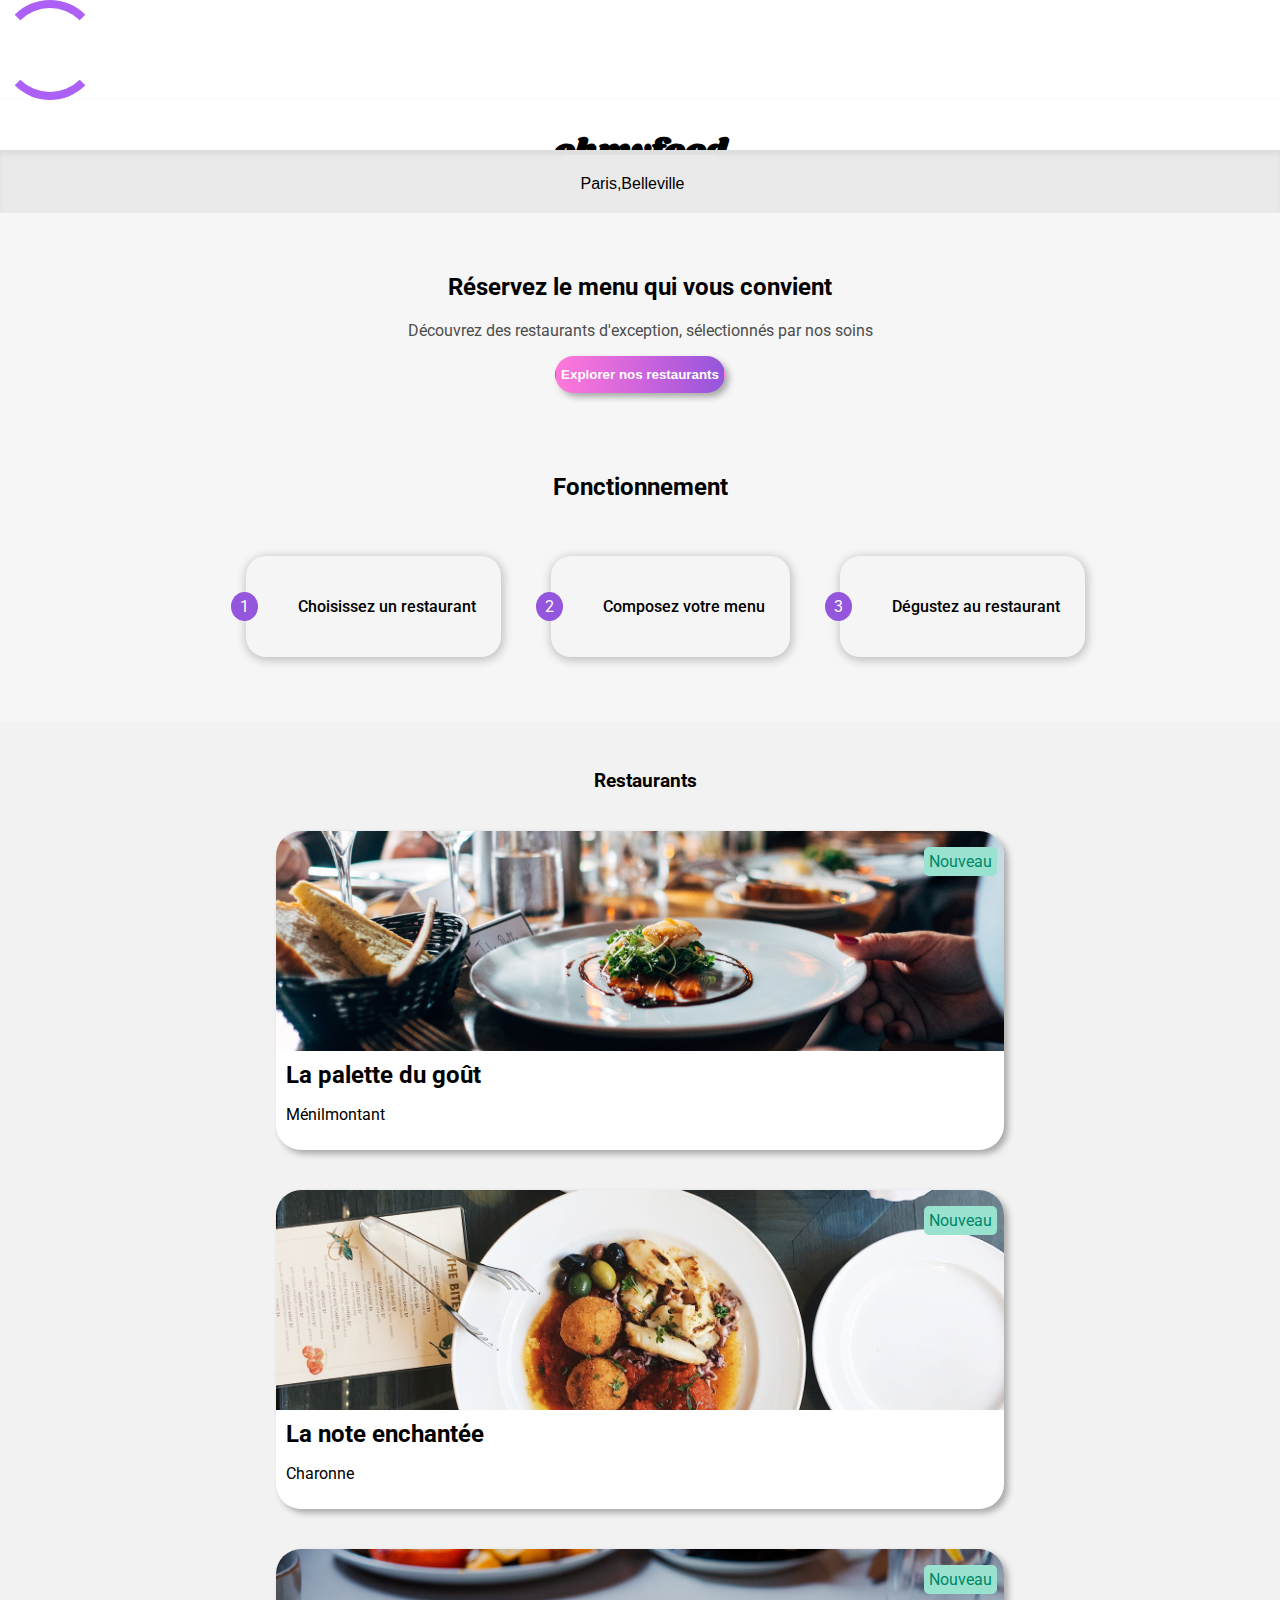
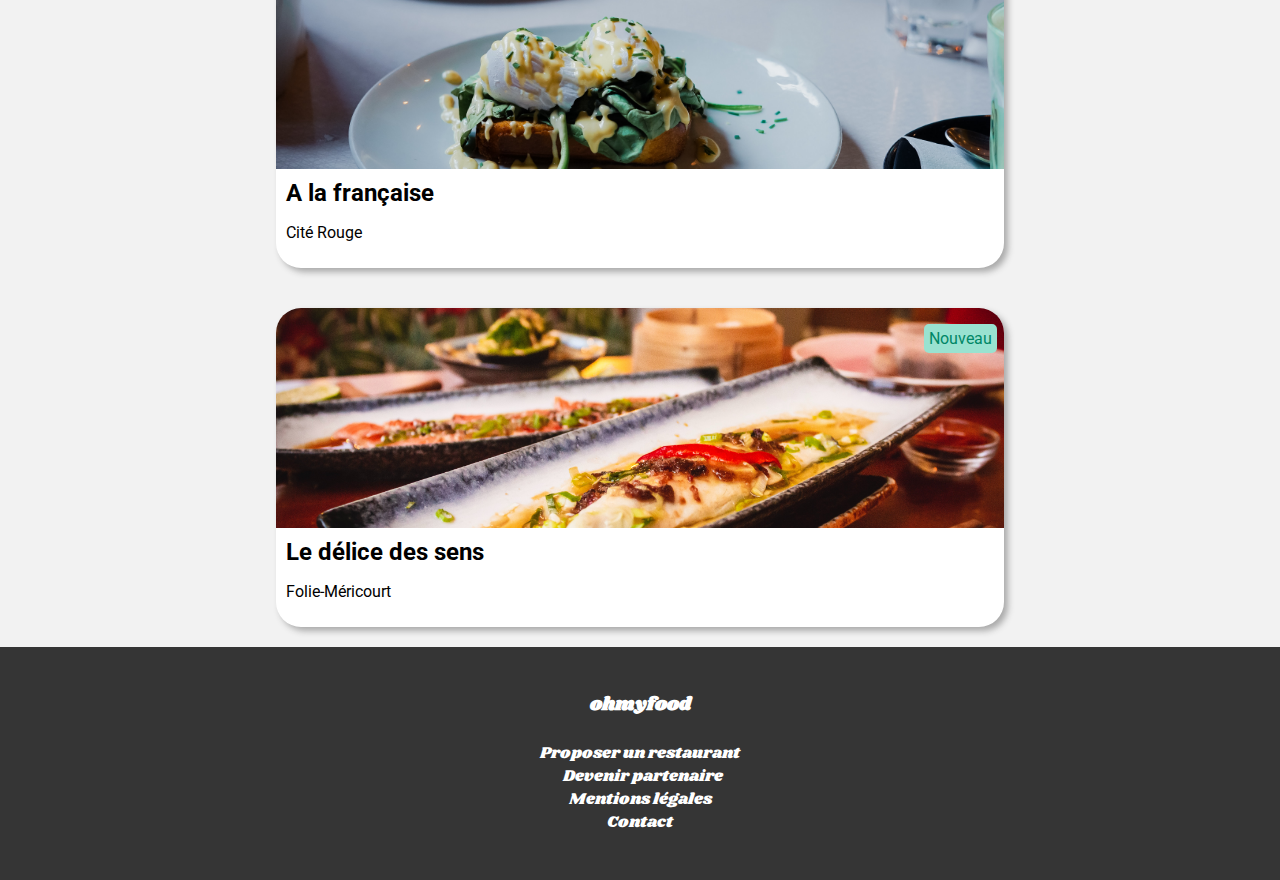
==== index.html @ 99fce0e5 "make loader" ====
<html lang="fr">
    <head>
        <meta charset="UTF-8" />
        <meta http-equiv="X-UA-Compatible" content="IE=edge" />
        <meta name="viewport" content="width=device-width, initial-scale=1.0" />
        <meta name="description" content="un site 100% mobile qui répertorie les menus de restaurants gastronomiques." />
        <title>Oh my food by khadidja</title>
        <link rel="stylesheet" href="css/style.css" />
        <link rel="stylesheet" href="css/min768.css" />
        <link rel="stylesheet" href="css/min1280.css" />
        <link rel="stylesheet" href="css/min1440.css" />
        <link rel="preconnect" href="https://fonts.googleapis.com" />
        <link href="https://fonts.googleapis.com/css2?family=Shrikhand&display=swap" rel="stylesheet" />
    </head>
    <body>
        <!-- spinner -->
        <div class="spinner">
            <div></div>
            <div></div>
        </div>
        <!-- bouncing balls -->

        <!-- flipping squares -->

        <!-- header -->

        <header>
            <h1>ohmyfood</h1>
        </header>
        <!-- Section localisation -->
        <main class="main">
            <div class="maps">
                <span>
                    <i class="fas fa-map-marker-alt"></i>
                </span>
                <span class="maps-search">
                    <input type="search" name="city" value="Paris,Belleville" placeholder="Votre ville" />
                </span>
            </div>

            <!-- Section présentation -->
            <div class="about">
                <h2>Réservez le menu qui vous convient</h2>
                <p>Découvrez des restaurants d'exception, sélectionnés par nos soins</p>
                <span class="btn-about">
                    <button>Explorer nos restaurants</button>
                </span>
            </div>

            <!-- Section Fonctionnement -->
            <section class="fonctionnement">
                <h2>Fonctionnement</h2>
                <ul class="fonctionnement-tuiles">
                    <li>
                        <div class="tuiles">1</div>
                        <div><i class="fas fa-mobile-alt icon"></i></div>
                        <p>Choisissez un restaurant</p>
                    </li>
                    <li>
                        <div class="tuiles">2</div>
                        <div><i class="fas fa-list-ul icon"></i></div>
                        <p>Composez votre menu</p>
                    </li>
                    <li>
                        <div class="tuiles">3</div>
                        <div><i class="fas fa-store icon"></i></div>
                        <p>Dégustez au restaurant</p>
                    </li>
                </ul>
            </section>

            <!-- Section Restaurants -->
            <section class="restaurant">
                <div class="main-restaurant">
                    <div class="title-restaurant">
                        <h3>Restaurants</h3>
                    </div>
                    <div class="card">
                        <div class="btn-card">
                            <span class="new"> Nouveau </span>
                        </div>

                        <a href="pages/lapalettedugout.html">
                            <figure>
                                <img
                                    src="asset/img/restaurants/jay-wennington-N_Y88TWmGwA-unsplash.jpg"
                                    alt="restaurant la palette du gout"
                                />
                                <figcaption>
                                    <div class="heart">
                                        <h4>La palette du goût</h4>
                                        <div class="heart-like">
                                            <span><i class="fill far fa-heart fa-2x"></i></span>
                                        </div>
                                    </div>
                                    <p>Ménilmontant</p>
                                </figcaption>
                            </figure>
                        </a>
                    </div>
                    <div class="card">
                        <div class="btn-card">
                            <span class="new"> Nouveau </span>
                        </div>

                        <a href="pages/lanoteenchantee.html">
                            <figure>
                                <img src="asset/img/restaurants/stil-u2Lp8tXIcjw-unsplash.jpg" alt="restaurant la note enchantee" />
                                <figcaption>
                                    <div class="heart">
                                        <h4>La note enchantée</h4>
                                        <div class="heart-like">
                                            <span><i class="fill far fa-heart fa-2x"></i></span>
                                        </div>
                                    </div>
                                    <p>Charonne</p>
                                </figcaption>
                            </figure>
                        </a>
                    </div>
                    <div class="card">
                        <div class="btn-card">
                            <span class="new"> Nouveau </span>
                        </div>

                        <a href="pages/alafrancaise.html">
                            <figure>
                                <img src="asset/img/restaurants/toa-heftiba-DQKerTsQwi0-unsplash.jpg" alt="restaurant a la francaise" />
                                <figcaption>
                                    <div class="heart">
                                        <h4>A la française</h4>
                                        <div class="heart-like">
                                            <span><i class="fill far fa-heart fa-2x"></i></span>
                                        </div>
                                    </div>
                                    <p>Cité Rouge</p>
                                </figcaption>
                            </figure>
                        </a>
                    </div>
                    <div class="card">
                        <div class="btn-card">
                            <span class="new"> Nouveau </span>
                        </div>

                        <a href="pages/ledelice.html">
                            <figure>
                                <img
                                    src="asset/img/restaurants/louis-hansel-shotsoflouis-qNBGVyOCY8Q-unsplash.jpg"
                                    alt="Restaurant Le délice des sens"
                                />
                                <figcaption>
                                    <div class="heart">
                                        <h4>Le délice des sens</h4>
                                        <div class="heart-like">
                                            <span><i class="fill far fa-heart fa-2x"></i></span>
                                        </div>
                                    </div>
                                    <p>Folie-Méricourt</p>
                                </figcaption>
                            </figure>
                        </a>
                    </div>
                </div>
            </section>
        </main>

        <!--Footer-->
        <footer>
            <h3>ohmyfood</h3>
            <ul>
                <li>
                    <a href="#"><i class="fas fa-utensils"></i> Proposer un restaurant</a>
                </li>
                <li>
                    <a href="#"><i class="fas fa-hands-helping"></i> Devenir partenaire</a>
                </li>
                <li><a href="#">Mentions légales</a></li>
                <li><a href="mailto:ohmyfood@gmail.com">Contact</a></li>
            </ul>
        </footer>
    </body>
</html>
---- css/style.css ----
@import url("https://fonts.googleapis.com/css2?family=Roboto:wght@300;400;500&family=Shrikhand&display=swap");
@import url("https://fonts.googleapis.com/css2?family=Shrikhand&display=swap");

/* GENERAL */
* {
    box-sizing: border-box;
}

body {
    margin: 0;
    font-family: "Roboto", "sans-serif";
    width: 100%;
}

/* loader */
.spinner {
    width: 100px;
    height: 100px;
    position: relative;
}

.spinner div {
    box-sizing: border-box;
    position: absolute;
    width: 100px;
    height: 100px;
    border: 8px solid transparent;
    border-top-color: #ad60f5;
    border-radius: 50%;
    animation: spinnerOne 1.2s linear infinite;
}

.spinner div:nth-child(2){
    border: 8px solid transparent;
    border-bottom-color: #ad60f5;
}

@keyframes spinnerOne {
    0% { transform: rotate(0deg); border-width:10px;}
    50% { transform: rotate(180deg); border-width: 1px;}
    100% { transform: rotate(360deg); border-width: 10px;}
}
/* HEADER */

header {
    font-family: Shrikhand, sans-serif;
    text-align: center;
    box-shadow: 0px 3px 3px 1px grey;
    padding: 7px;
    height: 100px;
}

/* LOCALISATION */

.main {
    background-color: #f6f6f6;
    border-top-left-radius: 25px;
    border-top-right-radius: 25px;
    width: 100%;
    position: relative;
    margin-top: -50px;
}

.maps {
    background: #eaeaea;
    display: flex;
    justify-content: center;
    align-items: center;
    box-shadow: inset 0px 5px 5px 0px #dddddd;
}

.maps-search input {
    border: none;
    background: #eaeaea;
    font-size: 1rem;
    padding: 20px 5px 20px 5px;
    margin-top: 5px;
    text-align: center;
    width: 150px;
}

/* PRESENTATION */

.about {
    background: #f6f6f6;
    text-align: center;
    width: 100%;
    padding: 40px 0;
}
.about h2 {
    font-weight: bold;
}
.about p {
    color: #4d4d4d;
}

.btn-about button {
    background-image: linear-gradient(to left, #9356dc, #b35cdc, #cf64dc, #e86edb, #ff79da);
    border: 1px solid transparent;
    border-radius: 30px;
    padding: 10px 5px;
    color: #fff;
    font-weight: bold;
    box-shadow: 4px 4px 6px #aaa;
    cursor: pointer;
}
.btn__about button:hover {
    background-color: #ae80e5;
    background-blend-mode: lighten;
    box-shadow: 4px 4px 6px #000;
}

/* FONCTIONNEMENT */

.fonctionnement {
    margin-bottom: 50px;
}
.fonctionnement h2 {
    text-align: center;
    padding: 20px;
}

.fonctionnement-tuiles {
    list-style-type: none;
}

.fonctionnement-tuiles li {
    display: flex;
    flex-direction: row;
    justify-content: flex-start;
    align-items: center;
    flex-wrap: nowrap;
    padding: 25px;
    margin: 15px 20px 15px 30px;
    border-radius: 20px;
    box-shadow: 1px 2px 8px 2px #c4c4c4;
    background-color: #f5f5f5;
}
.fonctionnement-tuiles li p {
    font-weight: 500;
    margin-left: 20px;
}
.fonctionnement-tuiles li:hover {
    background: #f2eafb;
}
.fonctionnement-tuiles li:hover .fas {
    color: #9356dc;
}
.tuiles {
    background-color: #9356dc;
    color: white;
    border-radius: 50%;
    padding: 5px 9px;
    margin-left: -40px;
}
.icon {
    color: grey;
    font-size: 1.2rem;
    margin-left: 20px;
}

/* RESTAURANT */

.new {
    color: #008766;
    background: #99e2d0;
    border: 5px solid #99e2d0;
    border-radius: 5px;
    position: absolute;
    right: 1%;
    top: 5%;
}

.fill {
    color: black;
    cursor: pointer;
}
.fill:hover {
    animation: fill 0.3s ease-in-out;
    display: inline-block;
    opacity: 1;
    background: linear-gradient(to left, #9356dc, #b35cdc, #cf64dc, #e86edb, #ff79da);
    background: -webkit-linear-gradient(to left, #9356dc, #b35cdc, #cf64dc, #e86edb, #ff79da);
    -webkit-text-fill-color: transparent;
    font-weight: bold;
}

/* to do heart ( regler ce probleme pour la prochaine fois) */

/* FOOTER */

footer {
    font-family: "Shrikhand", "sans-serif";
    padding: 5px 0 20px 0;
    display: block;
    background-color: #353535;
    margin: 0;
    border: 0;
    font-size: 100%;
    padding: 25px;
    color: white;
}

footer a {
    color: white;
}
footer ul {
    list-style-type: none;
    padding: 5px 0 5px 0;
}

footer ul .fa-hands-helping {
    margin-right: 5px;
}

a {
    text-decoration: none;
    color: #000;
}

li {
    list-style-type: none;
}
---- css/min768.css ----
@media screen and (min-width: 768px) {

    .title-restaurant {
        width: 100%;
    }
}

.fonctionnement-tuiles {
    flex-wrap: wrap;
    display: flex;
    flex-direction: row;
    justify-content: center;
    align-items: center;
}

.title-restaurant h3 {
    padding: 30px 0px 0px 10px;
}

.title-restaurant h3 {
    text-align: center;
}

.card {
    border-radius: 25px;
    box-shadow: 4px 4px 6px #aaa;
    margin: 20px;
    position: relative;
    background: #fff;
}

.card {
    width: 100%;
}

.card img {
    object-fit: cover;
    border-top-left-radius: 25px;
    border-top-right-radius: 25px;
    width: 100%;
    height: 100%;
    max-height: 220px;
}

.main-restaurant {
    background: #f2f2f2;
    display: flex;
    flex-direction: column;
}
.main-restaurant {
    display: flex;
    justify-content: space-between;
    flex-flow: row wrap;
}

footer {
    text-align: center;
}
---- css/min1280.css ----
@media screen and (min-width: 1280px) {
    .main-restaurant {
        padding: 0 20%;
    }
}

.heart {
    display: flex;
    justify-content: space-between;
    align-items: center;
}

.card figure {
    margin: 0;
}

.card figcaption {
    margin: 0;
    padding: 10px;
}

.heart h4 {
    margin: 0;
    font-size: 1.5rem;
}
---- css/min1440.css ----
@media screen and (min-width: 1440px) {
    .fonctionnement h2 {
      text-align: center;
    }
  }
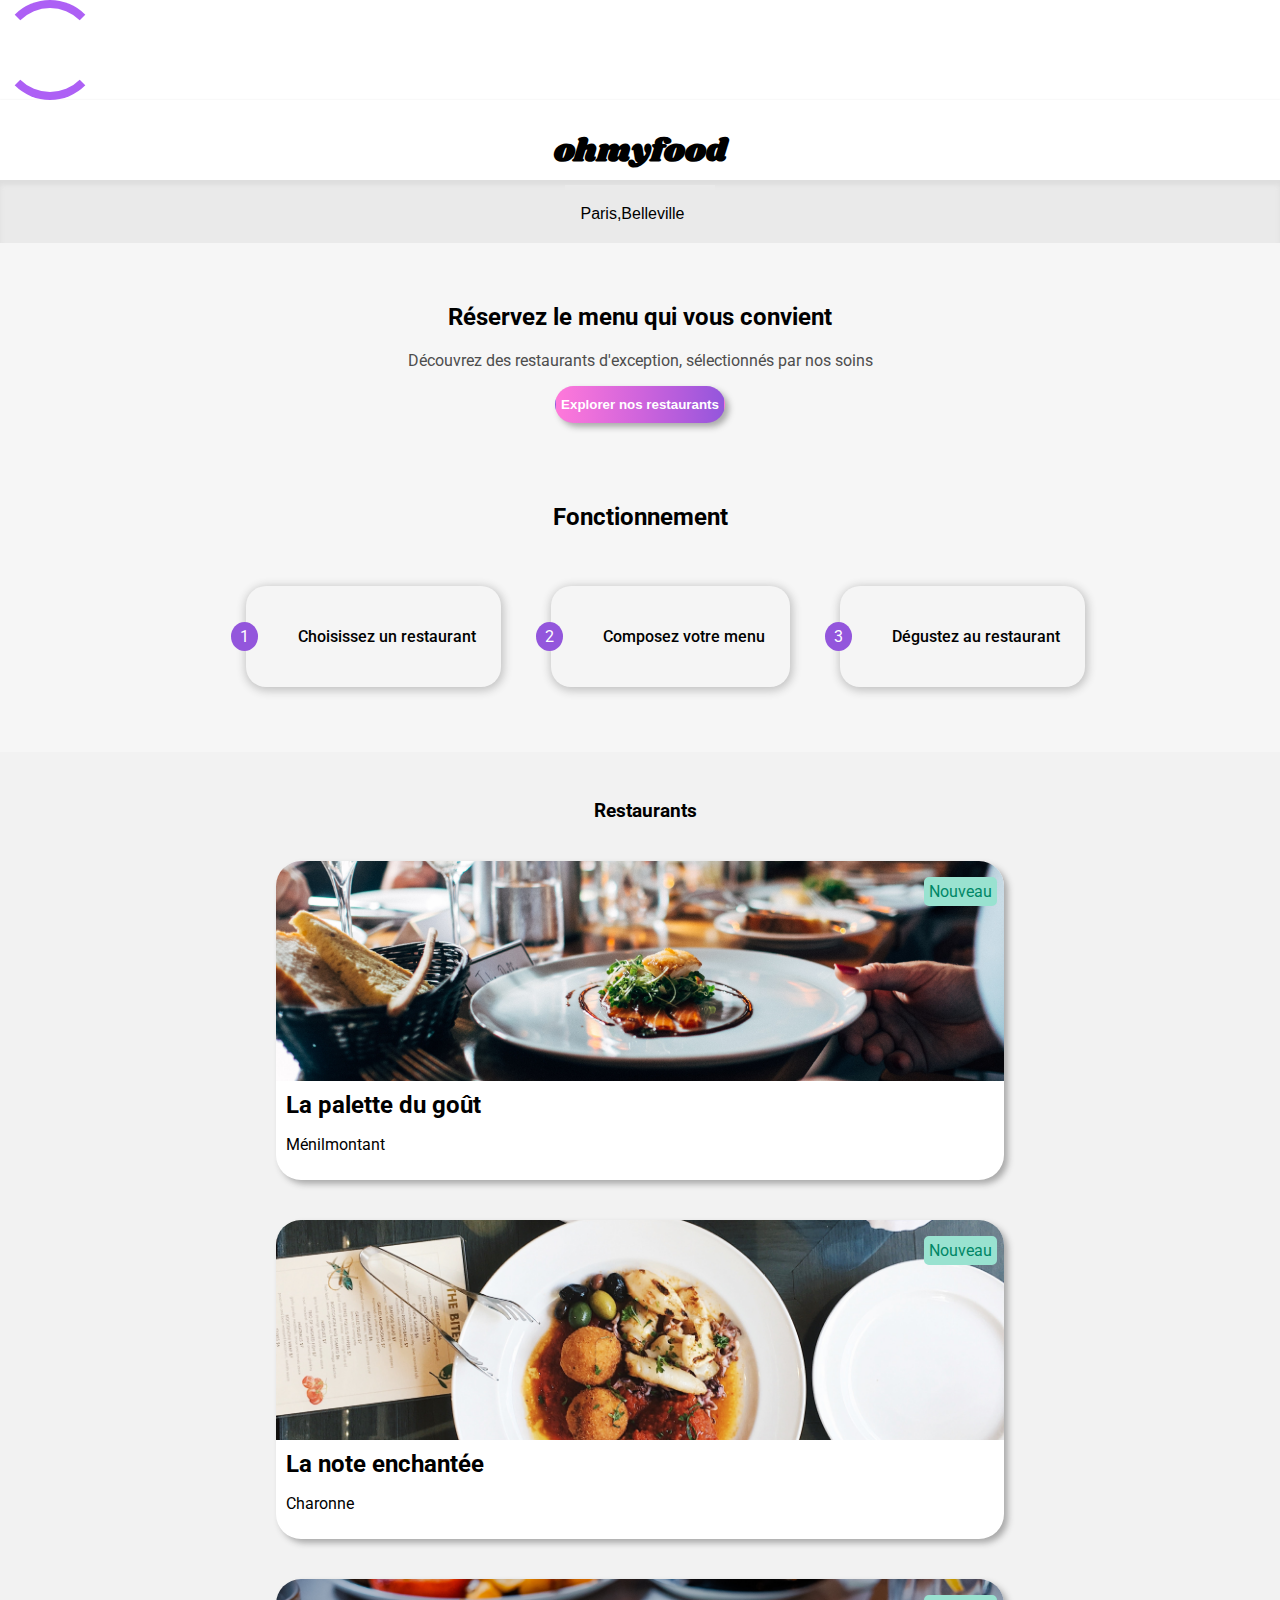
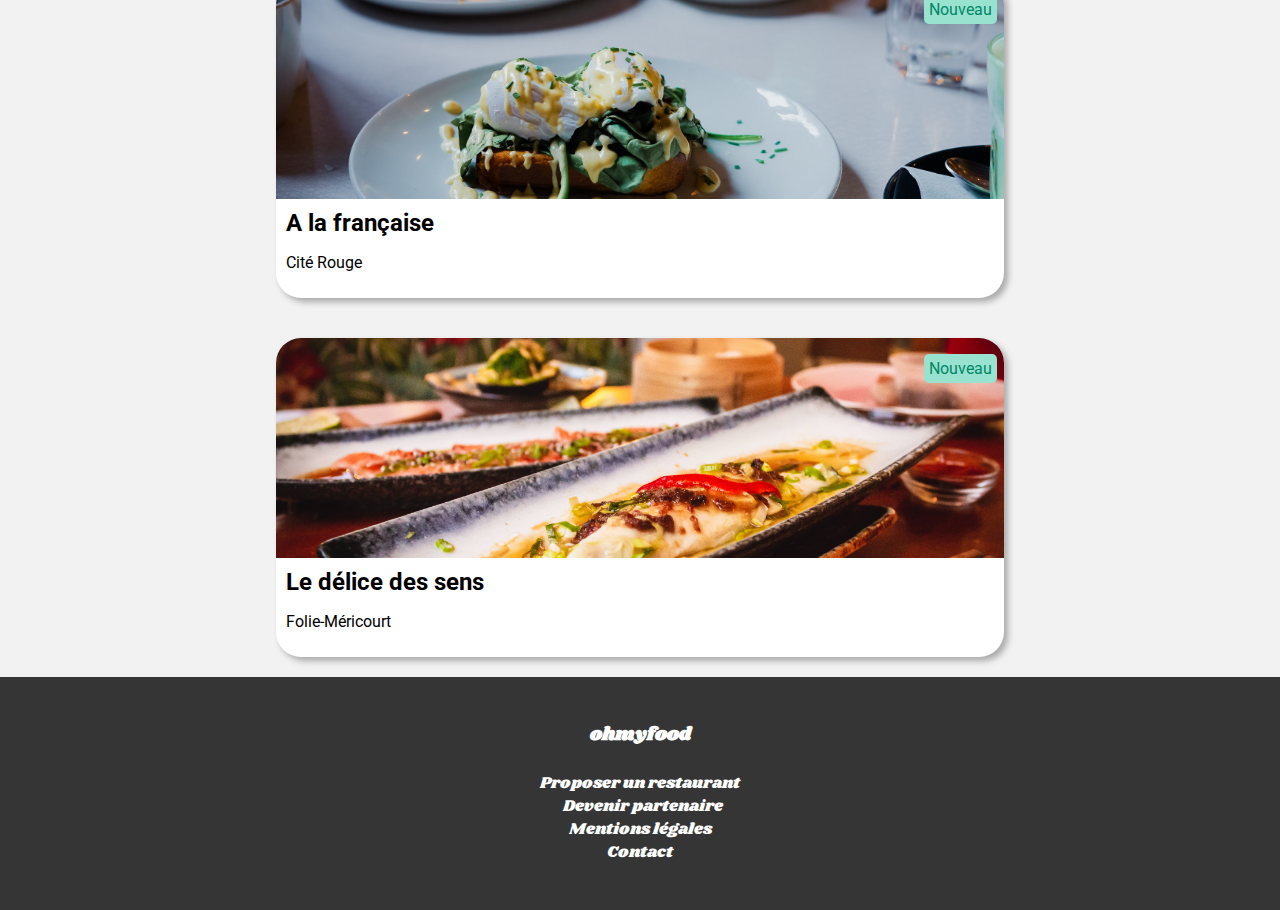
==== commit 6bfff001: "structure 7-1 + html la noteenchantee" ====
--- a/index.html
+++ b/index.html
@@ -18,9 +18,6 @@
             <div></div>
             <div></div>
         </div>
-        <!-- bouncing balls -->
-
-        <!-- flipping squares -->
 
         <!-- header -->
 
@@ -181,3 +178,5 @@
         </footer>
     </body>
 </html>
+
+<!-- cree une base, intégrer le css,  -->--- a/css/style.css
+++ b/css/style.css
@@ -25,24 +25,34 @@
     width: 100px;
     height: 100px;
     border: 8px solid transparent;
-    border-top-color: #ad60f5;
+    border-top-color: #ad60f5; 
     border-radius: 50%;
     animation: spinnerOne 1.2s linear infinite;
 }
 
-.spinner div:nth-child(2){
+.spinner div:nth-child(2) {
     border: 8px solid transparent;
     border-bottom-color: #ad60f5;
 }
 
 @keyframes spinnerOne {
-    0% { transform: rotate(0deg); border-width:10px;}
-    50% { transform: rotate(180deg); border-width: 1px;}
-    100% { transform: rotate(360deg); border-width: 10px;}
+    0% {
+        transform: rotate(0deg);
+        border-width: 10px;
+    }
+    50% {
+        transform: rotate(180deg);
+        border-width: 1px;
+    }
+    100% {
+        transform: rotate(360deg);
+        border-width: 10px;
+    }
 }
 /* HEADER */
 
 header {
+    margin-bottom: 30px;
     font-family: Shrikhand, sans-serif;
     text-align: center;
     box-shadow: 0px 3px 3px 1px grey;
@@ -221,3 +231,8 @@
 li {
     list-style-type: none;
 }
+
+.picture {
+    width: 100%;
+    height: 400px;
+}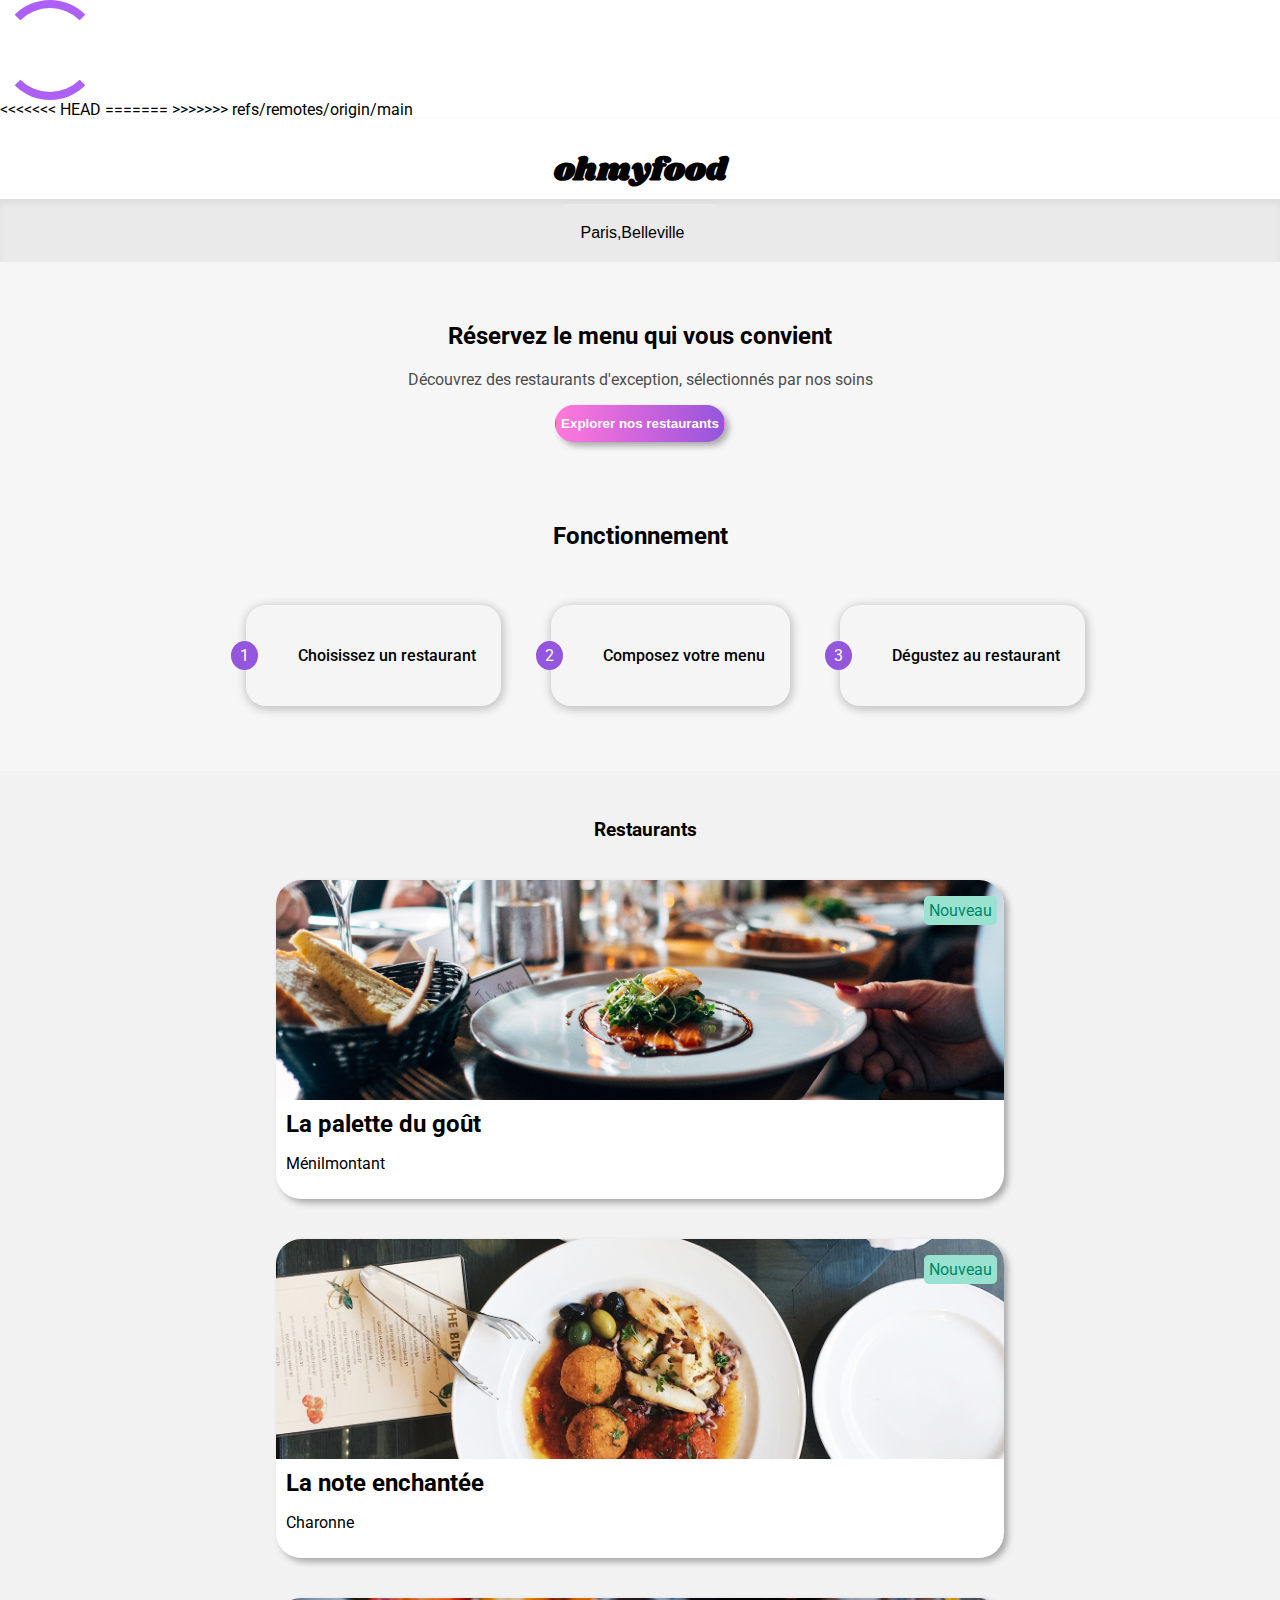
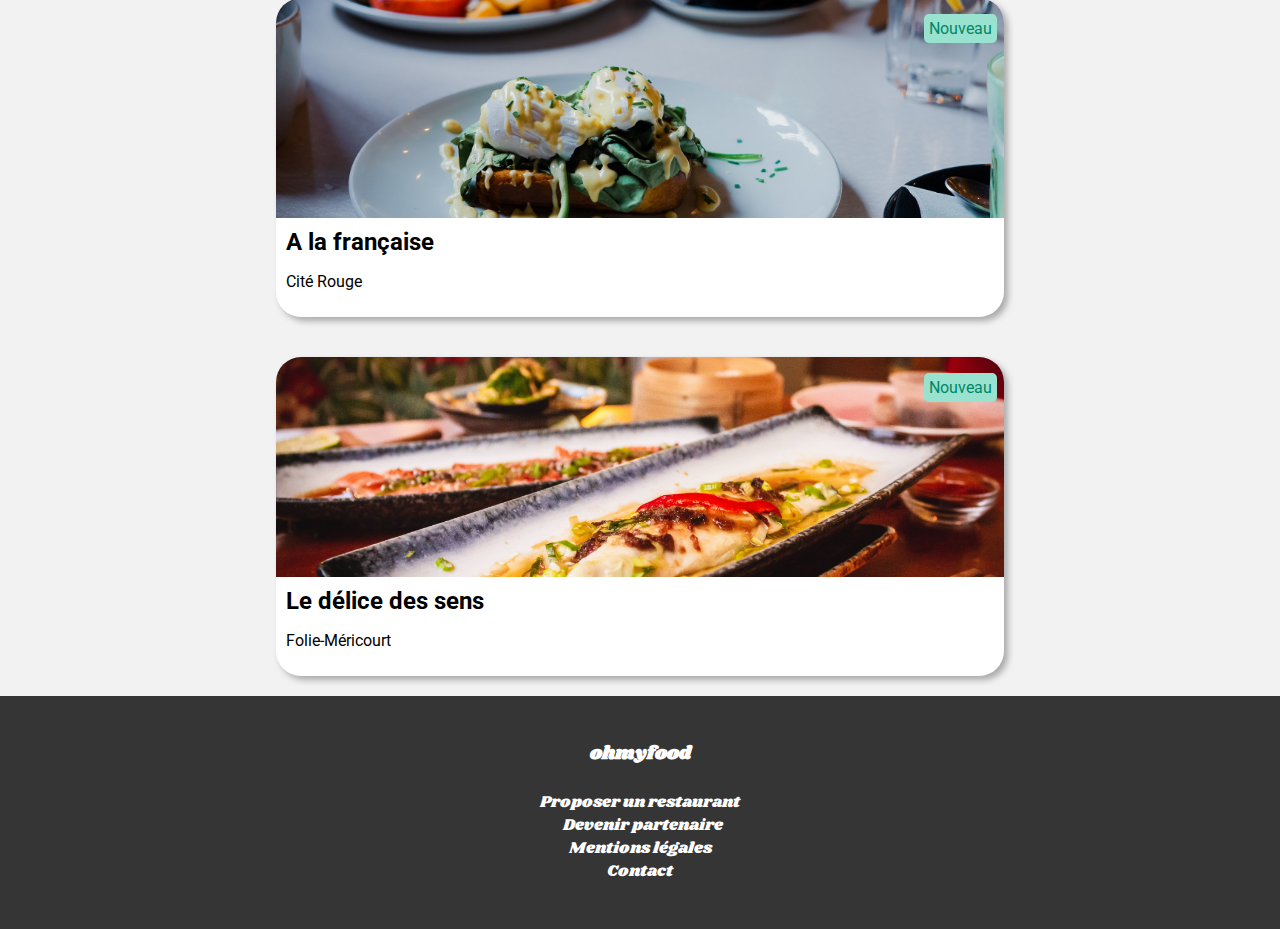
==== commit c09674ff: "structure 7-1 +html noteenchantee" ====
--- a/index.html
+++ b/index.html
@@ -18,6 +18,10 @@
             <div></div>
             <div></div>
         </div>
+<<<<<<< HEAD
+=======
+        
+>>>>>>> refs/remotes/origin/main
 
         <!-- header -->
 
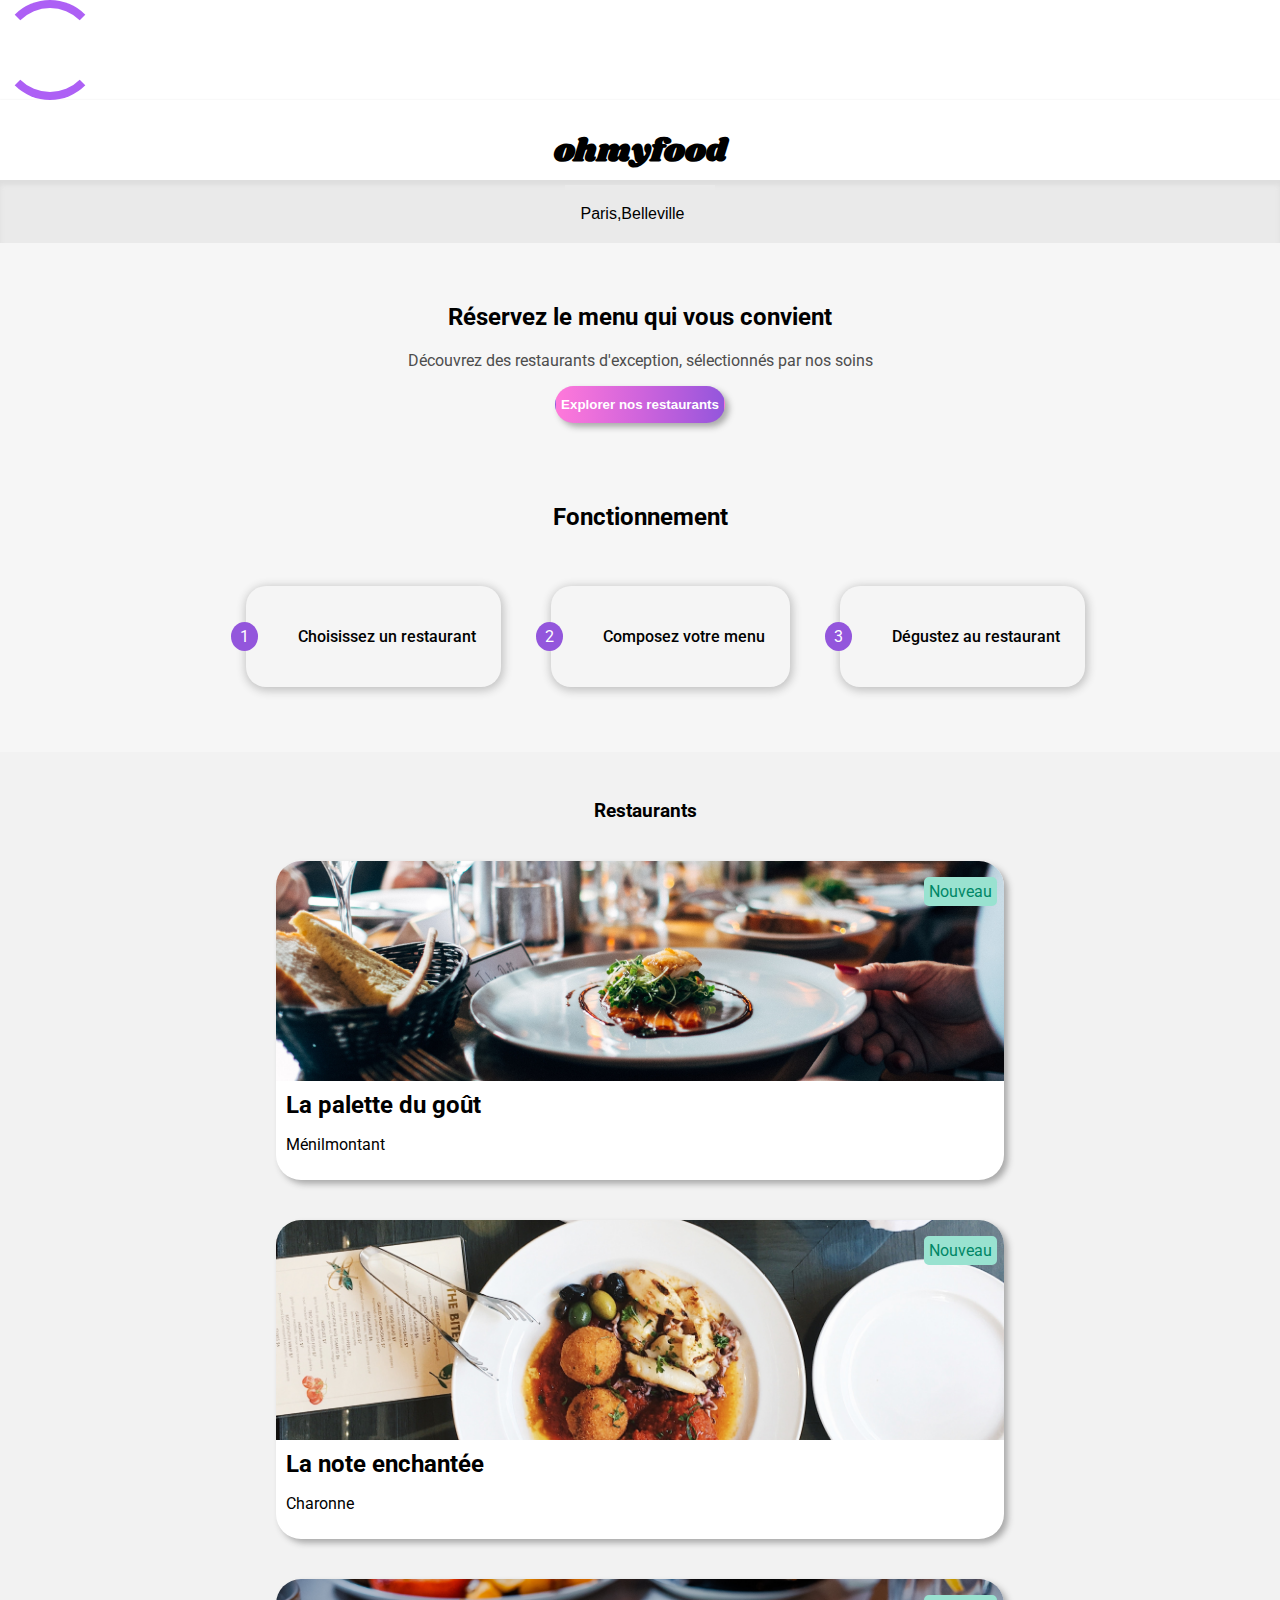
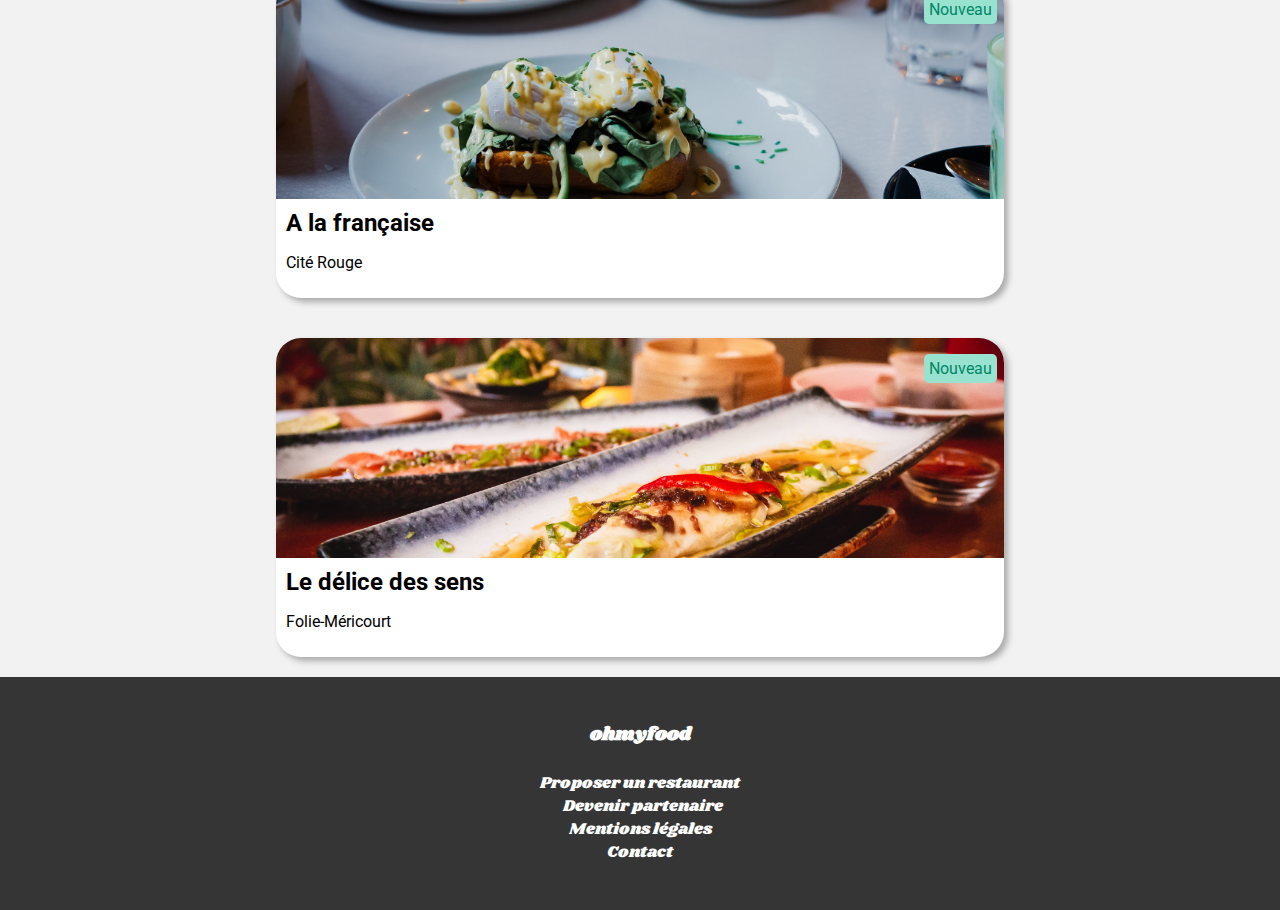
==== commit 159ea206: "ok" ====
--- a/index.html
+++ b/index.html
@@ -18,10 +18,7 @@
             <div></div>
             <div></div>
         </div>
-<<<<<<< HEAD
-=======
         
->>>>>>> refs/remotes/origin/main
 
         <!-- header -->
 
